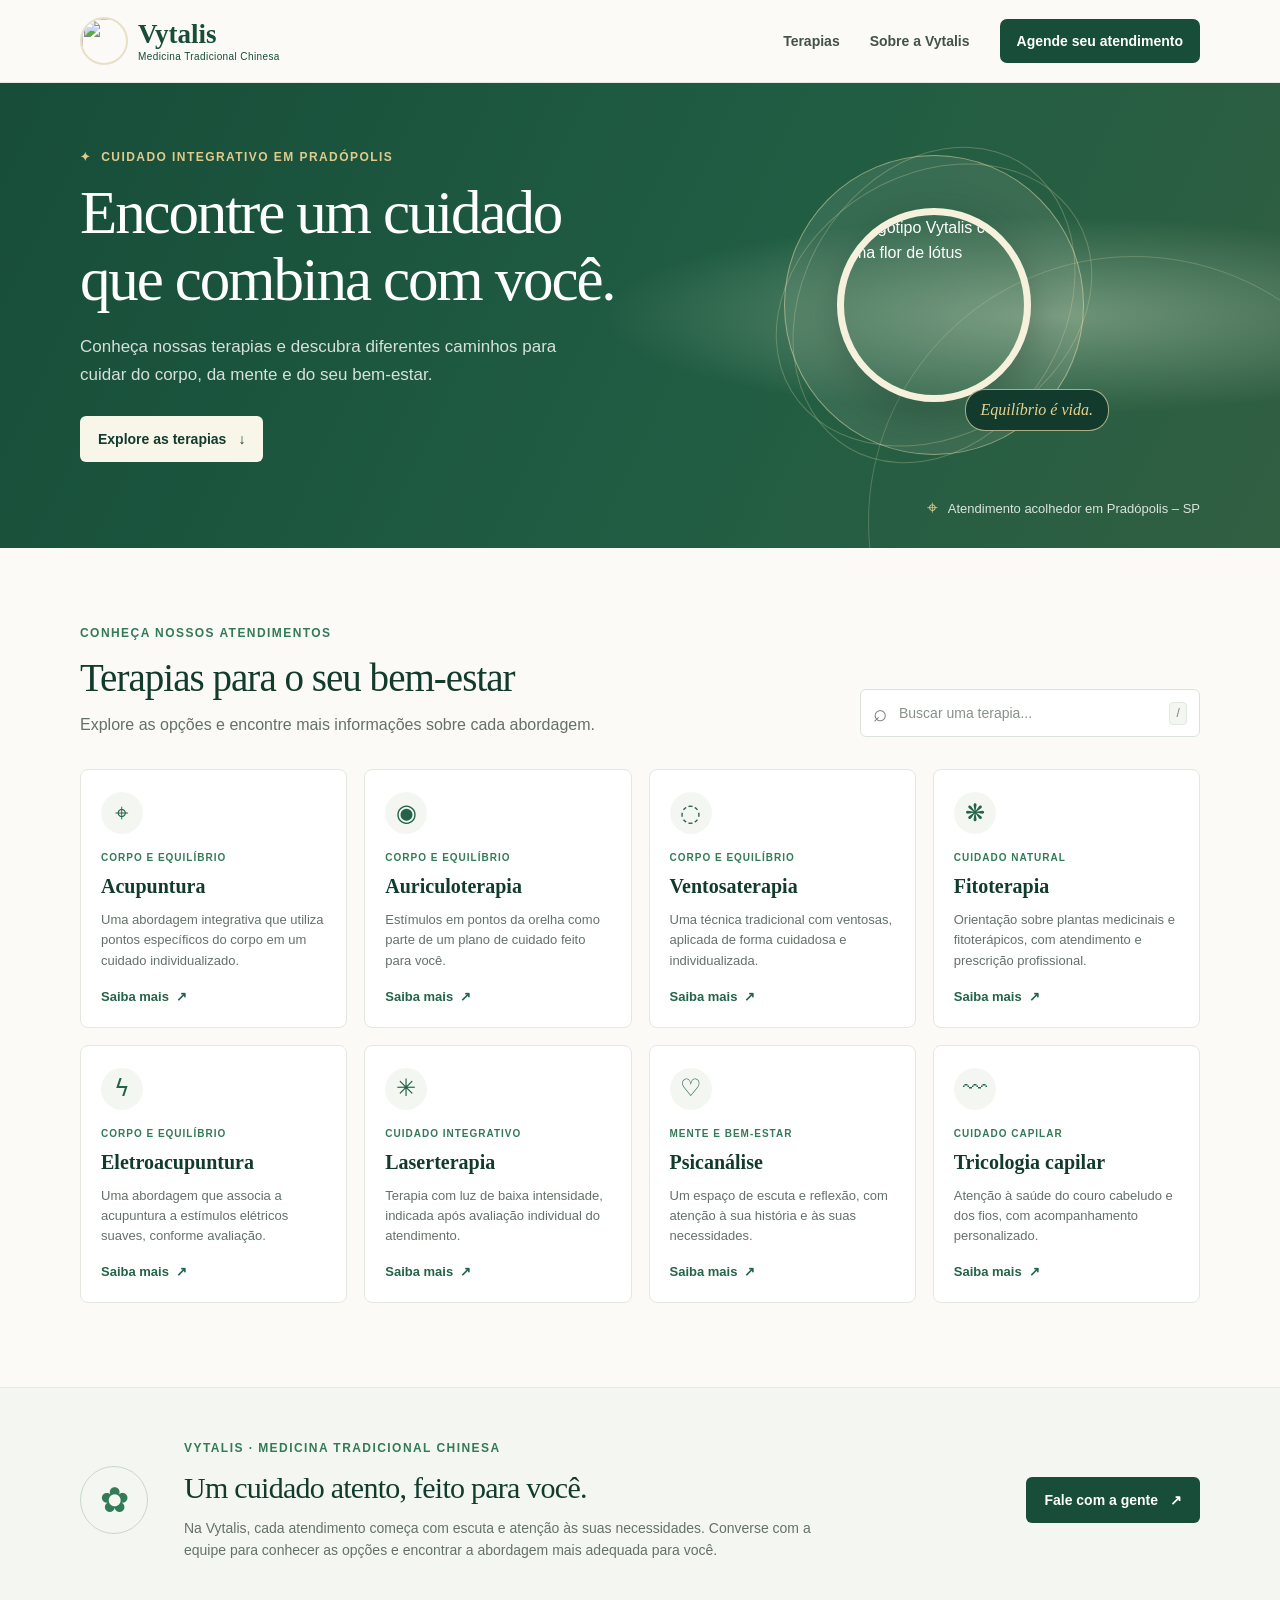
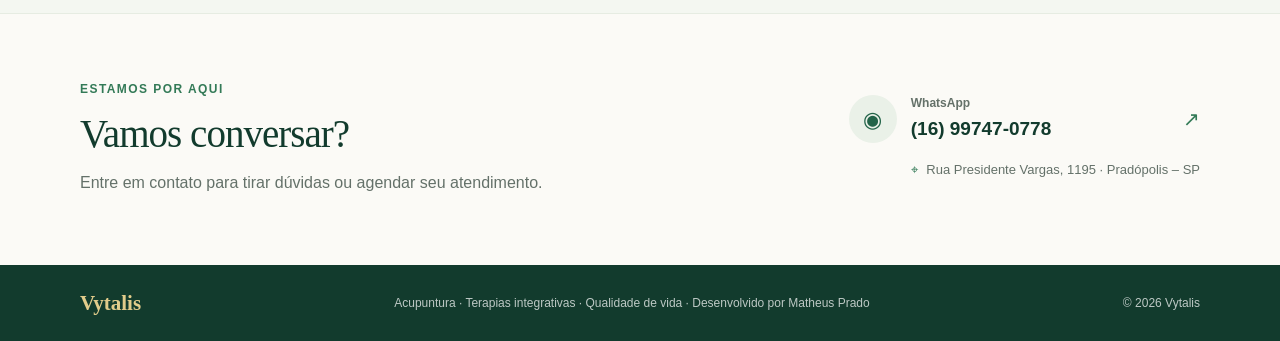
==== index.html @ 059c43aa "Rename vytalis.html to index.html" ====
<!DOCTYPE html>
<html lang="pt-BR">
<head>
    <meta charset="UTF-8">
    <meta name="viewport" content="width=device-width, initial-scale=1.0">
    <meta name="theme-color" content="#174d39">
    <meta name="description" content="Conheça as terapias integrativas da Vytalis em Pradópolis: acupuntura, auriculoterapia, fitoterapia e muito mais.">
    <link rel="icon" type="image/jpeg" href="IMG-20251207-WA0008(1).jpg">
    <link rel="stylesheet" href="vytalis2.css">
    <title>Terapias integrativas | Vytalis</title>
</head>
<body>
    <a class="skip-link" href="#conteudo">Pular para o conteúdo</a>

    <header class="site-header">
        <div class="header-inner">
            <a class="brand" href="#inicio" aria-label="Vytalis — início">
                <img src="IMG-20251207-WA0008(1).jpg" alt="">
                <span class="brand-name">Vytalis<small>Medicina Tradicional Chinesa</small></span>
            </a>
            <nav class="main-nav" aria-label="Navegação principal">
                <a href="#terapias">Terapias</a>
                <a href="#sobre">Sobre a Vytalis</a>
                <a class="nav-contact" href="#contato">Agende seu atendimento</a>
            </nav>
        </div>
    </header>

    <main id="conteudo">
        <section class="hero" id="inicio" aria-labelledby="hero-title">
            <div class="hero-inner">
                <div class="hero-copy">
                    <p class="eyebrow"><span aria-hidden="true">✦</span> Cuidado integrativo em Pradópolis</p>
                    <h1 id="hero-title">Encontre um cuidado que combina com você.</h1>
                    <p class="hero-description">Conheça nossas terapias e descubra diferentes caminhos para cuidar do corpo, da mente e do seu bem-estar.</p>
                    <a class="button button-light" href="#terapias">Explore as terapias <span aria-hidden="true">↓</span></a>
                </div>
                <div class="hero-art" aria-label="Vytalis: equilíbrio e bem-estar">
                    <span class="orbit orbit-one"></span>
                    <span class="orbit orbit-two"></span>
                    <img src="IMG-20251207-WA0008(1).jpg" alt="Logotipo Vytalis com uma flor de lótus">
                    <p>Equilíbrio é vida.</p>
                </div>
                <div class="hero-note"><span aria-hidden="true">⌖</span> Atendimento acolhedor em Pradópolis – SP</div>
            </div>
        </section>

        <section class="catalog section-wrap" id="terapias" aria-labelledby="catalog-title">
            <div class="section-heading">
                <div>
                    <p class="eyebrow">Conheça nossos atendimentos</p>
                    <h2 id="catalog-title">Terapias para o seu bem-estar</h2>
                    <p class="section-intro">Explore as opções e encontre mais informações sobre cada abordagem.</p>
                </div>
                <label class="search-box">
                    <span class="search-icon" aria-hidden="true">⌕</span>
                    <span class="visually-hidden">Buscar terapias</span>
                    <input id="therapy-search" type="search" placeholder="Buscar uma terapia..." autocomplete="off">
                    <kbd>/</kbd>
                </label>
            </div>

            <div class="therapy-grid" id="therapy-grid">
                <article class="therapy-card" data-search="acupuntura pontos corpo mente">
                    <span class="card-icon" aria-hidden="true">⌖</span>
                    <p class="card-category">Corpo e equilíbrio</p>
                    <h3>Acupuntura</h3>
                    <p>Uma abordagem integrativa que utiliza pontos específicos do corpo em um cuidado individualizado.</p>
                    <a href="#contato" aria-label="Saiba mais sobre Acupuntura">Saiba mais <span aria-hidden="true">↗</span></a>
                </article>
                <article class="therapy-card" data-search="auriculoterapia orelha pontos">
                    <span class="card-icon" aria-hidden="true">◉</span>
                    <p class="card-category">Corpo e equilíbrio</p>
                    <h3>Auriculoterapia</h3>
                    <p>Estímulos em pontos da orelha como parte de um plano de cuidado feito para você.</p>
                    <a href="#contato" aria-label="Saiba mais sobre Auriculoterapia">Saiba mais <span aria-hidden="true">↗</span></a>
                </article>
                <article class="therapy-card" data-search="ventosaterapia ventosa">
                    <span class="card-icon" aria-hidden="true">◌</span>
                    <p class="card-category">Corpo e equilíbrio</p>
                    <h3>Ventosaterapia</h3>
                    <p>Uma técnica tradicional com ventosas, aplicada de forma cuidadosa e individualizada.</p>
                    <a href="#contato" aria-label="Saiba mais sobre Ventosaterapia">Saiba mais <span aria-hidden="true">↗</span></a>
                </article>
                <article class="therapy-card" data-search="fitoterapia fitoterápicos plantas naturais">
                    <span class="card-icon" aria-hidden="true">❋</span>
                    <p class="card-category">Cuidado natural</p>
                    <h3>Fitoterapia</h3>
                    <p>Orientação sobre plantas medicinais e fitoterápicos, com atendimento e prescrição profissional.</p>
                    <a href="#contato" aria-label="Saiba mais sobre Fitoterapia">Saiba mais <span aria-hidden="true">↗</span></a>
                </article>
                <article class="therapy-card" data-search="eletroacupuntura eletro acupuntura">
                    <span class="card-icon" aria-hidden="true">ϟ</span>
                    <p class="card-category">Corpo e equilíbrio</p>
                    <h3>Eletroacupuntura</h3>
                    <p>Uma abordagem que associa a acupuntura a estímulos elétricos suaves, conforme avaliação.</p>
                    <a href="#contato" aria-label="Saiba mais sobre Eletroacupuntura">Saiba mais <span aria-hidden="true">↗</span></a>
                </article>
                <article class="therapy-card" data-search="laserterapia laser">
                    <span class="card-icon" aria-hidden="true">✳</span>
                    <p class="card-category">Cuidado integrativo</p>
                    <h3>Laserterapia</h3>
                    <p>Terapia com luz de baixa intensidade, indicada após avaliação individual do atendimento.</p>
                    <a href="#contato" aria-label="Saiba mais sobre Laserterapia">Saiba mais <span aria-hidden="true">↗</span></a>
                </article>
                <article class="therapy-card" data-search="psicanálise psicoterapia escuta emocional">
                    <span class="card-icon" aria-hidden="true">♡</span>
                    <p class="card-category">Mente e bem-estar</p>
                    <h3>Psicanálise</h3>
                    <p>Um espaço de escuta e reflexão, com atenção à sua história e às suas necessidades.</p>
                    <a href="#contato" aria-label="Saiba mais sobre Psicanálise">Saiba mais <span aria-hidden="true">↗</span></a>
                </article>
                <article class="therapy-card" data-search="tricologia capilar cabelo couro cabeludo">
                    <span class="card-icon" aria-hidden="true">〰</span>
                    <p class="card-category">Cuidado capilar</p>
                    <h3>Tricologia capilar</h3>
                    <p>Atenção à saúde do couro cabeludo e dos fios, com acompanhamento personalizado.</p>
                    <a href="#contato" aria-label="Saiba mais sobre Tricologia capilar">Saiba mais <span aria-hidden="true">↗</span></a>
                </article>
            </div>
            <p class="empty-state" id="empty-state" hidden>Nenhuma terapia encontrada. Tente outro termo.</p>
            <p class="search-status visually-hidden" id="search-status" aria-live="polite"></p>
        </section>

        <section class="about" id="sobre">
            <div class="about-inner">
                <div class="about-mark" aria-hidden="true">✿</div>
                <div>
                    <p class="eyebrow">Vytalis · Medicina Tradicional Chinesa</p>
                    <h2>Um cuidado atento, feito para você.</h2>
                    <p>Na Vytalis, cada atendimento começa com escuta e atenção às suas necessidades. Converse com a equipe para conhecer as opções e encontrar a abordagem mais adequada para você.</p>
                </div>
                <a class="button button-green" href="https://wa.me/5516997470778" target="_blank" rel="noopener noreferrer">Fale com a gente <span aria-hidden="true">↗</span></a>
            </div>
        </section>

        <section class="contact section-wrap" id="contato" aria-labelledby="contact-title">
            <div>
                <p class="eyebrow">Estamos por aqui</p>
                <h2 id="contact-title">Vamos conversar?</h2>
                <p>Entre em contato para tirar dúvidas ou agendar seu atendimento.</p>
            </div>
            <div class="contact-details">
                <a class="contact-phone" href="https://wa.me/5516997470778" target="_blank" rel="noopener noreferrer">
                    <span class="contact-icon" aria-hidden="true">◉</span>
                    <span><small>WhatsApp</small>(16) 99747-0778</span>
                    <span class="contact-arrow" aria-hidden="true">↗</span>
                </a>
                <p><span aria-hidden="true">⌖</span> Rua Presidente Vargas, 1195 · Pradópolis – SP</p>
            </div>
        </section>
    </main>

    <footer class="site-footer">
        <a class="footer-brand" href="#inicio">Vytalis</a>
        <p>Acupuntura · Terapias integrativas · Qualidade de vida · Desenvolvido por Matheus Prado</p>
        <p>© <span id="current-year"></span> Vytalis</p>
    </footer>

    <script>
        const searchInput = document.querySelector("#therapy-search");
        const therapyCards = [...document.querySelectorAll(".therapy-card")];
        const emptyState = document.querySelector("#empty-state");
        const searchStatus = document.querySelector("#search-status");

        function normalizeText(value) {
            return value.normalize("NFD").replace(/[\u0300-\u036f]/g, "").toLowerCase();
        }

        searchInput.addEventListener("input", () => {
            const query = normalizeText(searchInput.value.trim());
            let visibleCount = 0;

            therapyCards.forEach((card) => {
                const matches = normalizeText(card.textContent + " " + card.dataset.search).includes(query);
                card.hidden = !matches;
                visibleCount += matches ? 1 : 0;
            });

            emptyState.hidden = visibleCount > 0;
            searchStatus.textContent = query ? `${visibleCount} ${visibleCount === 1 ? "terapia encontrada" : "terapias encontradas"}.` : "";
        });

        document.addEventListener("keydown", (event) => {
            if (event.key === "/" && !["INPUT", "TEXTAREA"].includes(document.activeElement.tagName)) {
                event.preventDefault();
                searchInput.focus();
            }
        });

        document.querySelector("#current-year").textContent = new Date().getFullYear();
    </script>
</body>
</html>
---- vytalis2.css ----
:root {
    color-scheme: light;
    --green-950: #123b2d;
    --green-900: #174d39;
    --green-800: #236449;
    --green-700: #337a57;
    --green-100: #eaf1e8;
    --green-50: #f4f7f1;
    --cream: #fbfaf6;
    --ink: #26332c;
    --muted: #647169;
    --line: #e3e9e1;
    --gold: #d7b76b;
}

* {
    box-sizing: border-box;
}

html {
    scroll-behavior: smooth;
    scroll-padding-top: 88px;
}

body {
    margin: 0;
    background: var(--cream);
    color: var(--ink);
    font-family: "Segoe UI", Arial, sans-serif;
    font-size: 16px;
    line-height: 1.6;
}

a {
    color: inherit;
}

a:focus-visible,
input:focus-visible {
    outline: 3px solid #d5b452;
    outline-offset: 3px;
}

.skip-link {
    position: absolute;
    z-index: 10;
    top: 8px;
    left: 8px;
    padding: 9px 14px;
    transform: translateY(-150%);
    border-radius: 5px;
    background: white;
    color: var(--green-950);
}

.skip-link:focus {
    transform: translateY(0);
}

.site-header {
    position: sticky;
    z-index: 5;
    top: 0;
    background: rgba(251, 250, 246, 0.96);
    border-bottom: 1px solid var(--line);
    backdrop-filter: blur(12px);
}

.header-inner,
.section-wrap,
.hero-inner,
.about-inner {
    width: min(1120px, calc(100% - 48px));
    margin: 0 auto;
}

.header-inner {
    display: flex;
    min-height: 82px;
    align-items: center;
    justify-content: space-between;
    gap: 24px;
}

.brand {
    display: inline-flex;
    align-items: center;
    gap: 10px;
    color: var(--green-900);
    text-decoration: none;
}

.brand img {
    width: 48px;
    height: 48px;
    border: 2px solid #e8dfc7;
    border-radius: 50%;
    object-fit: cover;
}

.brand-name,
.footer-brand {
    font-family: Georgia, "Times New Roman", serif;
    font-size: 27px;
    font-weight: 700;
    line-height: 1.05;
}

.brand-name small {
    display: block;
    margin-top: 4px;
    font-family: "Segoe UI", Arial, sans-serif;
    font-size: 10px;
    font-weight: 500;
    letter-spacing: 0.04em;
}

.main-nav {
    display: flex;
    align-items: center;
    gap: 30px;
}

.main-nav a {
    color: #435248;
    font-size: 14px;
    font-weight: 600;
    text-decoration: none;
}

.main-nav a:hover {
    color: var(--green-700);
}

.main-nav .nav-contact {
    padding: 11px 17px;
    border-radius: 7px;
    background: var(--green-900);
    color: white;
}

.main-nav .nav-contact:hover,
.button-green:hover {
    background: var(--green-800);
}

.hero {
    position: relative;
    overflow: hidden;
    background:
        radial-gradient(ellipse at 82% 50%, rgba(198, 215, 187, 0.45), transparent 30%),
        linear-gradient(115deg, #174d39 0%, #205d43 56%, #315f42 100%);
    color: #fff;
}

.hero::after {
    position: absolute;
    right: -120px;
    bottom: -240px;
    width: 530px;
    height: 530px;
    border: 1px solid rgba(236, 222, 172, 0.23);
    border-radius: 50%;
    content: "";
}

.hero-inner {
    position: relative;
    display: grid;
    min-height: 430px;
    grid-template-columns: 1.05fr 0.95fr;
    align-items: center;
    padding: 65px 0 86px;
}

.hero-copy {
    position: relative;
    z-index: 1;
    max-width: 560px;
}

.eyebrow {
    margin: 0 0 12px;
    color: var(--green-700);
    font-size: 12px;
    font-weight: 700;
    letter-spacing: 0.12em;
    text-transform: uppercase;
}

.hero .eyebrow {
    color: #e0cb8b;
}

.hero .eyebrow span {
    margin-right: 5px;
}

.hero h1 {
    max-width: 590px;
    margin: 0;
    font-family: Georgia, "Times New Roman", serif;
    font-size: clamp(40px, 5vw, 61px);
    font-weight: 500;
    letter-spacing: -0.035em;
    line-height: 1.1;
}

.hero-description {
    max-width: 480px;
    margin: 20px 0 28px;
    color: rgba(255, 255, 255, 0.82);
    font-size: 17px;
}

.button {
    display: inline-flex;
    min-height: 46px;
    align-items: center;
    justify-content: center;
    gap: 12px;
    padding: 11px 18px;
    border-radius: 6px;
    font-size: 14px;
    font-weight: 700;
    text-decoration: none;
    transition: background-color 160ms ease, transform 160ms ease;
}

.button:hover {
    transform: translateY(-1px);
}

.button-light {
    background: #f8f5e9;
    color: var(--green-950);
}

.button-light:hover {
    background: #fff;
}

.hero-art {
    position: relative;
    display: flex;
    width: 300px;
    height: 300px;
    align-items: center;
    justify-self: center;
    justify-content: center;
    border: 1px solid rgba(236, 222, 172, 0.5);
    border-radius: 50%;
    background: rgba(246, 244, 224, 0.1);
}

.hero-art img {
    position: relative;
    z-index: 1;
    width: 194px;
    height: 194px;
    border: 7px solid #f6f1dc;
    border-radius: 50%;
    object-fit: cover;
    box-shadow: 0 12px 40px rgba(9, 36, 24, 0.3);
}

.hero-art p {
    position: absolute;
    z-index: 2;
    right: -26px;
    bottom: 23px;
    margin: 0;
    padding: 7px 15px;
    border: 1px solid rgba(236, 222, 172, 0.7);
    border-radius: 20px;
    background: var(--green-950);
    color: #e7d28f;
    font-family: Georgia, "Times New Roman", serif;
    font-size: 16px;
    font-style: italic;
}

.orbit {
    position: absolute;
    border: 1px solid rgba(236, 222, 172, 0.27);
    border-radius: 50%;
}

.orbit-one {
    inset: 18px -18px;
    transform: rotate(-31deg);
}

.orbit-two {
    inset: -18px 18px;
    transform: rotate(31deg);
}

.hero-note {
    position: absolute;
    right: 0;
    bottom: 24px;
    color: rgba(255, 255, 255, 0.83);
    font-size: 13px;
}

.hero-note span {
    margin-right: 7px;
    color: #e0cb8b;
    font-size: 19px;
    vertical-align: -1px;
}

.catalog {
    padding-top: 76px;
    padding-bottom: 84px;
}

.section-heading {
    display: flex;
    align-items: end;
    justify-content: space-between;
    gap: 28px;
    margin-bottom: 32px;
}

.section-heading h2,
.about h2,
.contact h2 {
    margin: 0;
    color: var(--green-950);
    font-family: Georgia, "Times New Roman", serif;
    font-size: clamp(29px, 3.5vw, 39px);
    font-weight: 500;
    letter-spacing: -0.025em;
    line-height: 1.2;
}

.section-intro {
    margin: 10px 0 0;
    color: var(--muted);
}

.search-box {
    display: flex;
    width: min(340px, 100%);
    height: 48px;
    align-items: center;
    gap: 10px;
    padding: 0 12px;
    border: 1px solid #dbe3d9;
    border-radius: 6px;
    background: #fff;
    color: #758078;
}

.search-box:focus-within {
    border-color: var(--green-700);
    box-shadow: 0 0 0 3px rgba(51, 122, 87, 0.12);
}

.search-icon {
    font-size: 24px;
    line-height: 1;
}

.search-box input {
    width: 100%;
    min-width: 0;
    border: 0;
    outline: 0;
    background: transparent;
    color: var(--ink);
    font: inherit;
    font-size: 14px;
}

.search-box input::placeholder {
    color: #879189;
}

.search-box kbd {
    display: inline-flex;
    width: 21px;
    height: 23px;
    align-items: center;
    justify-content: center;
    border: 1px solid var(--line);
    border-radius: 4px;
    background: var(--green-50);
    font-family: inherit;
    font-size: 12px;
}

.therapy-grid {
    display: grid;
    grid-template-columns: repeat(4, minmax(0, 1fr));
    gap: 17px;
}

.therapy-card {
    display: flex;
    min-height: 245px;
    flex-direction: column;
    align-items: flex-start;
    padding: 22px 20px 19px;
    border: 1px solid var(--line);
    border-radius: 8px;
    background: #fff;
    transition: border-color 160ms ease, box-shadow 160ms ease, transform 160ms ease;
}

.therapy-card[hidden],
.empty-state[hidden] {
    display: none;
}

.therapy-card:hover {
    transform: translateY(-3px);
    border-color: #c7d7c7;
    box-shadow: 0 12px 28px rgba(26, 58, 38, 0.08);
}

.card-icon {
    display: grid;
    width: 42px;
    height: 42px;
    place-items: center;
    border-radius: 50%;
    background: var(--green-50);
    color: var(--green-800);
    font-size: 24px;
}

.card-category {
    margin: 16px 0 4px;
    color: var(--green-700);
    font-size: 10px;
    font-weight: 700;
    letter-spacing: 0.1em;
    text-transform: uppercase;
}

.therapy-card h3 {
    margin: 0;
    color: var(--green-950);
    font-family: Georgia, "Times New Roman", serif;
    font-size: 20px;
    font-weight: 600;
}

.therapy-card > p:not(.card-category) {
    margin: 8px 0 16px;
    color: var(--muted);
    font-size: 13px;
    line-height: 1.55;
}

.therapy-card > a {
    display: inline-flex;
    align-items: center;
    gap: 7px;
    margin-top: auto;
    color: var(--green-800);
    font-size: 13px;
    font-weight: 700;
    text-decoration: none;
}

.therapy-card > a:hover {
    color: var(--green-950);
}

.empty-state {
    padding: 28px;
    border: 1px dashed #cbd9cc;
    border-radius: 8px;
    color: var(--muted);
    text-align: center;
}

.visually-hidden {
    position: absolute;
    width: 1px;
    height: 1px;
    overflow: hidden;
    clip: rect(0, 0, 0, 0);
    white-space: nowrap;
    clip-path: inset(50%);
}

.about {
    background: var(--green-50);
    border-top: 1px solid #e6ece2;
    border-bottom: 1px solid #e6ece2;
}

.about-inner {
    display: grid;
    min-height: 225px;
    grid-template-columns: 76px 1fr auto;
    align-items: center;
    gap: 28px;
    padding-top: 38px;
    padding-bottom: 38px;
}

.about-mark {
    display: grid;
    width: 68px;
    height: 68px;
    place-items: center;
    border: 1px solid #c8d8c8;
    border-radius: 50%;
    color: var(--green-700);
    font-size: 35px;
}

.about h2 {
    font-size: 30px;
}

.about-inner > div:nth-child(2) > p:last-child {
    max-width: 650px;
    margin: 11px 0 0;
    color: var(--muted);
    font-size: 14px;
}

.button-green {
    background: var(--green-900);
    color: white;
    white-space: nowrap;
}

.contact {
    display: grid;
    grid-template-columns: 1fr 1fr;
    align-items: center;
    gap: 50px;
    padding-top: 66px;
    padding-bottom: 70px;
}

.contact > div:first-child > p:last-child {
    margin: 12px 0 0;
    color: var(--muted);
}

.contact-details {
    justify-self: end;
}

.contact-phone {
    display: flex;
    min-width: 310px;
    align-items: center;
    gap: 14px;
    color: var(--green-950);
    text-decoration: none;
}

.contact-icon {
    display: grid;
    width: 48px;
    height: 48px;
    place-items: center;
    border-radius: 50%;
    background: var(--green-100);
    color: var(--green-800);
    font-size: 22px;
}

.contact-phone small {
    display: block;
    color: var(--muted);
    font-size: 12px;
}

.contact-phone > span:nth-child(2) {
    font-size: 19px;
    font-weight: 700;
}

.contact-arrow {
    margin-left: auto;
    color: var(--green-700);
    font-size: 20px;
}

.contact-details > p {
    margin: 16px 0 0 62px;
    color: var(--muted);
    font-size: 13px;
}

.contact-details > p span {
    margin-right: 5px;
    color: var(--green-700);
}

.site-footer {
    display: flex;
    min-height: 76px;
    align-items: center;
    justify-content: space-between;
    gap: 18px;
    padding: 16px max(24px, calc((100% - 1120px) / 2));
    background: var(--green-950);
    color: rgba(255, 255, 255, 0.72);
    font-size: 12px;
}

.site-footer p {
    margin: 0;
}

.footer-brand {
    color: #e1cc8b;
    font-size: 21px;
    text-decoration: none;
}

@media (max-width: 900px) {
    .therapy-grid {
        grid-template-columns: repeat(2, minmax(0, 1fr));
    }

    .hero-inner {
        grid-template-columns: 1fr 0.8fr;
    }

    .hero-art {
        width: 250px;
        height: 250px;
    }

    .hero-art img {
        width: 160px;
        height: 160px;
    }

    .about-inner {
        grid-template-columns: 60px 1fr;
    }

    .about-mark {
        width: 58px;
        height: 58px;
    }

    .about-inner .button {
        grid-column: 2;
        justify-self: start;
    }
}

@media (max-width: 640px) {
    html {
        scroll-padding-top: 72px;
    }

    .header-inner,
    .section-wrap,
    .hero-inner,
    .about-inner {
        width: min(100% - 36px, 480px);
    }

    .header-inner {
        min-height: 70px;
        flex-wrap: wrap;
        gap: 8px;
        padding: 9px 0;
    }

    .brand img {
        width: 40px;
        height: 40px;
    }

    .brand-name {
        font-size: 23px;
    }

    .main-nav {
        width: 100%;
        justify-content: space-between;
        gap: 10px;
    }

    .main-nav a {
        font-size: 12px;
    }

    .main-nav .nav-contact {
        padding: 8px 10px;
    }

    .hero-inner {
        min-height: auto;
        grid-template-columns: 1fr;
        gap: 28px;
        padding-top: 54px;
        padding-bottom: 78px;
    }

    .hero h1 {
        max-width: 440px;
        font-size: 43px;
    }

    .hero-description {
        font-size: 15px;
    }

    .hero-art {
        width: 210px;
        height: 210px;
        justify-self: center;
    }

    .hero-art img {
        width: 138px;
        height: 138px;
        border-width: 5px;
    }

    .hero-art p {
        right: -22px;
        bottom: 12px;
        font-size: 13px;
    }

    .hero-note {
        right: auto;
        bottom: 24px;
        left: 0;
        font-size: 12px;
    }

    .catalog {
        padding-top: 54px;
        padding-bottom: 58px;
    }

    .section-heading {
        align-items: stretch;
        flex-direction: column;
        gap: 20px;
        margin-bottom: 24px;
    }

    .section-intro {
        font-size: 14px;
    }

    .search-box {
        width: 100%;
    }

    .therapy-grid {
        gap: 11px;
    }

    .therapy-card {
        min-height: 250px;
        padding: 16px 14px;
    }

    .therapy-card h3 {
        font-size: 17px;
    }

    .therapy-card > p:not(.card-category) {
        font-size: 12px;
    }

    .about-inner {
        grid-template-columns: 1fr;
        gap: 17px;
        padding-top: 34px;
        padding-bottom: 34px;
    }

    .about-mark {
        width: 50px;
        height: 50px;
        font-size: 28px;
    }

    .about h2 {
        font-size: 27px;
    }

    .about-inner .button {
        grid-column: 1;
    }

    .contact {
        grid-template-columns: 1fr;
        gap: 28px;
        padding-top: 50px;
        padding-bottom: 52px;
    }

    .contact-details {
        width: 100%;
        justify-self: start;
    }

    .contact-phone {
        min-width: 0;
    }

    .contact-phone > span:nth-child(2) {
        font-size: 17px;
    }

    .contact-details > p {
        margin-left: 0;
    }

    .site-footer {
        align-items: flex-start;
        flex-direction: column;
        gap: 7px;
        padding: 22px 18px;
    }
}

@media (max-width: 380px) {
    .therapy-grid {
        grid-template-columns: 1fr;
    }

    .therapy-card {
        min-height: 215px;
    }
}

@media (prefers-reduced-motion: reduce) {
    *,
    *::before,
    *::after {
        scroll-behavior: auto !important;
        transition-duration: 0.01ms !important;
    }
}
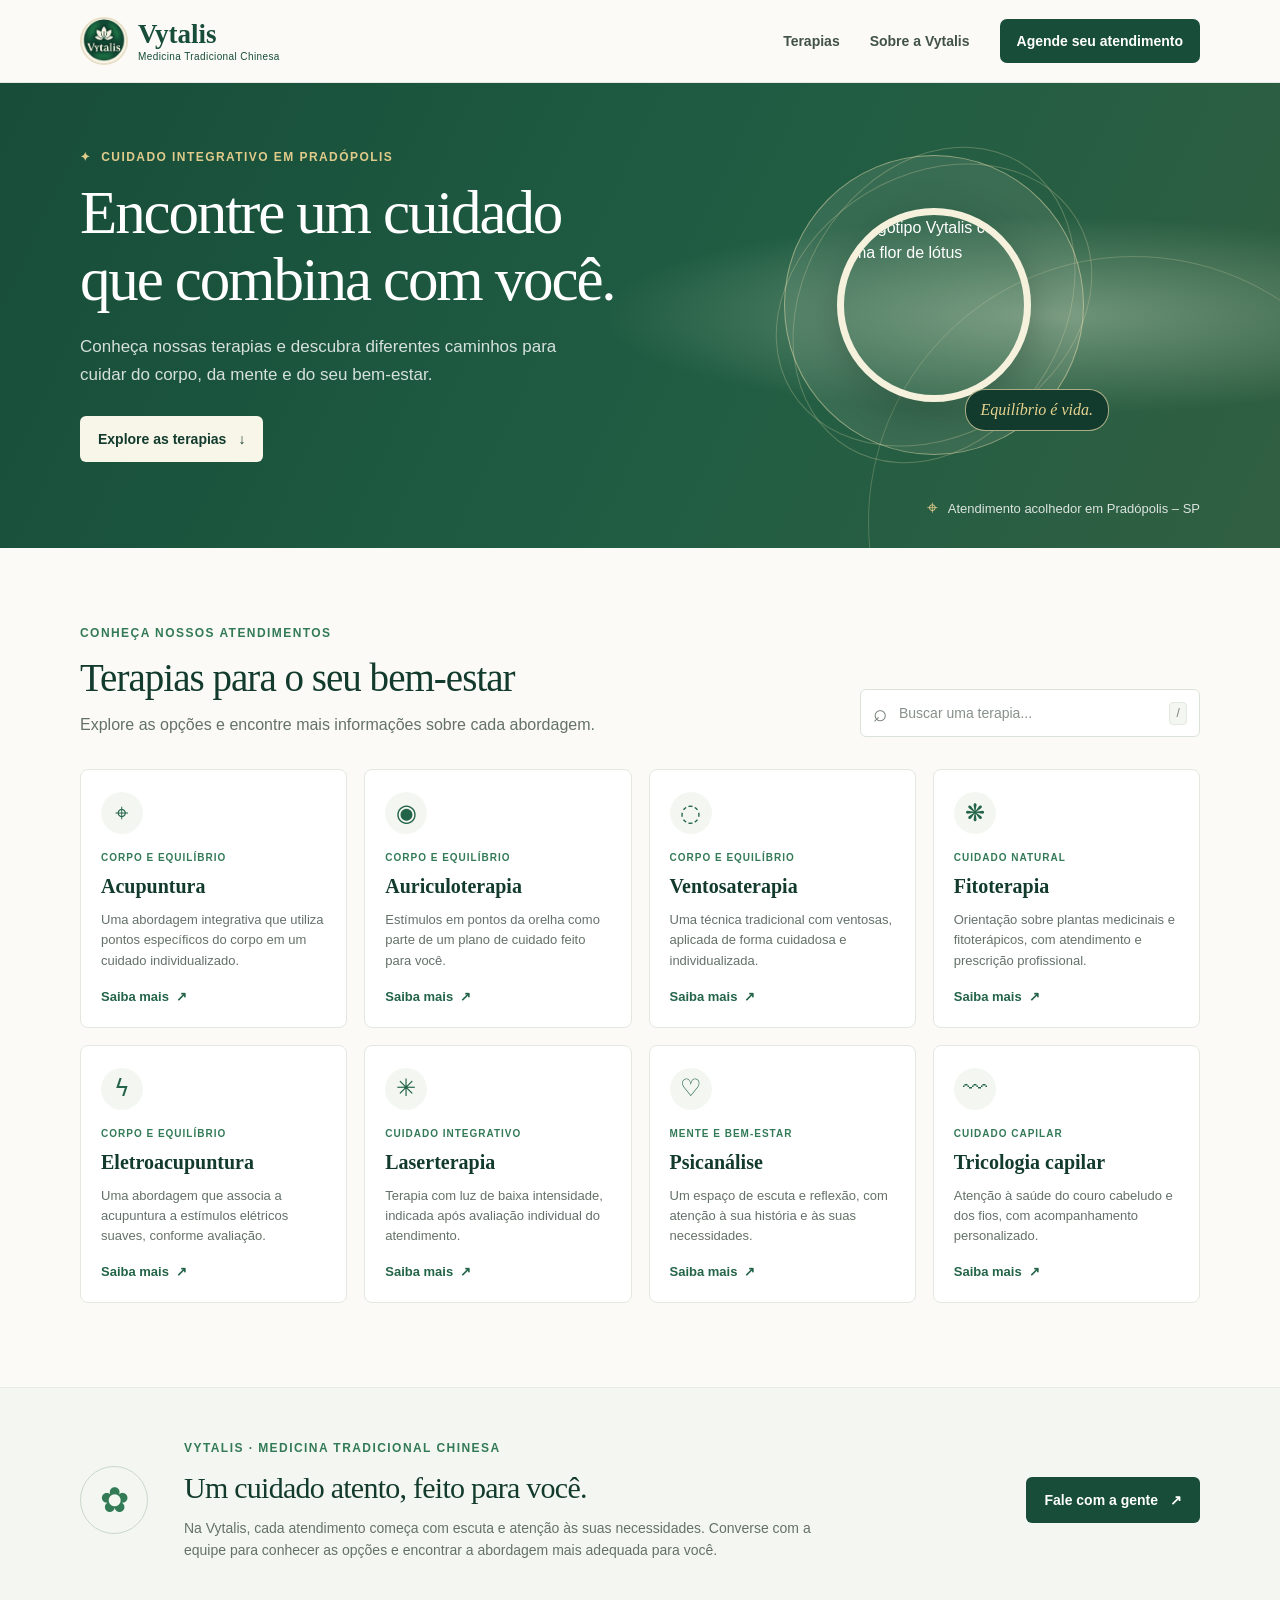
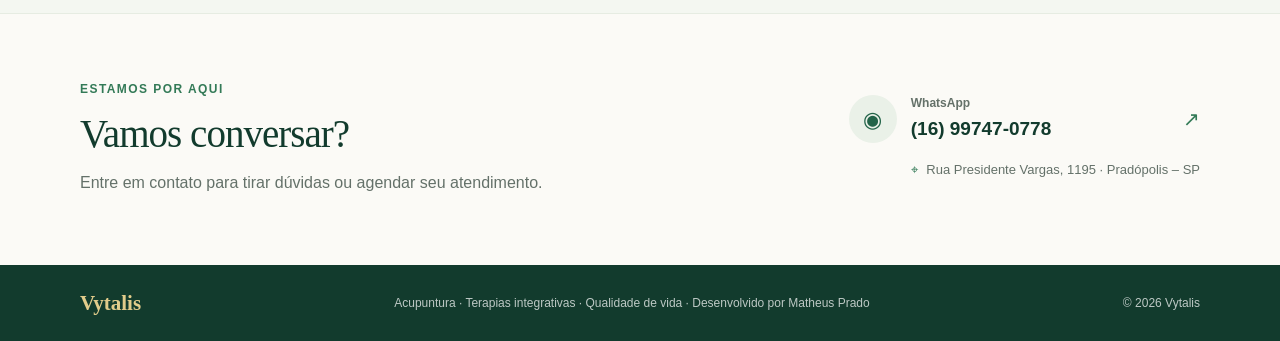
==== commit fd410230: "Update index.html editado endereço da image," ====
--- a/index.html
+++ b/index.html
@@ -5,7 +5,7 @@
     <meta name="viewport" content="width=device-width, initial-scale=1.0">
     <meta name="theme-color" content="#174d39">
     <meta name="description" content="Conheça as terapias integrativas da Vytalis em Pradópolis: acupuntura, auriculoterapia, fitoterapia e muito mais.">
-    <link rel="icon" type="image/jpeg" href="IMG-20251207-WA0008(1).jpg">
+    <link rel="icon" type="image/jpeg" href="fotos/IMG-20251207-WA0008(1).jpg">
     <link rel="stylesheet" href="vytalis2.css">
     <title>Terapias integrativas | Vytalis</title>
 </head>
@@ -15,7 +15,7 @@
     <header class="site-header">
         <div class="header-inner">
             <a class="brand" href="#inicio" aria-label="Vytalis — início">
-                <img src="IMG-20251207-WA0008(1).jpg" alt="">
+                <img src="fotos/IMG-20251207-WA0008(1).jpg" alt="">
                 <span class="brand-name">Vytalis<small>Medicina Tradicional Chinesa</small></span>
             </a>
             <nav class="main-nav" aria-label="Navegação principal">
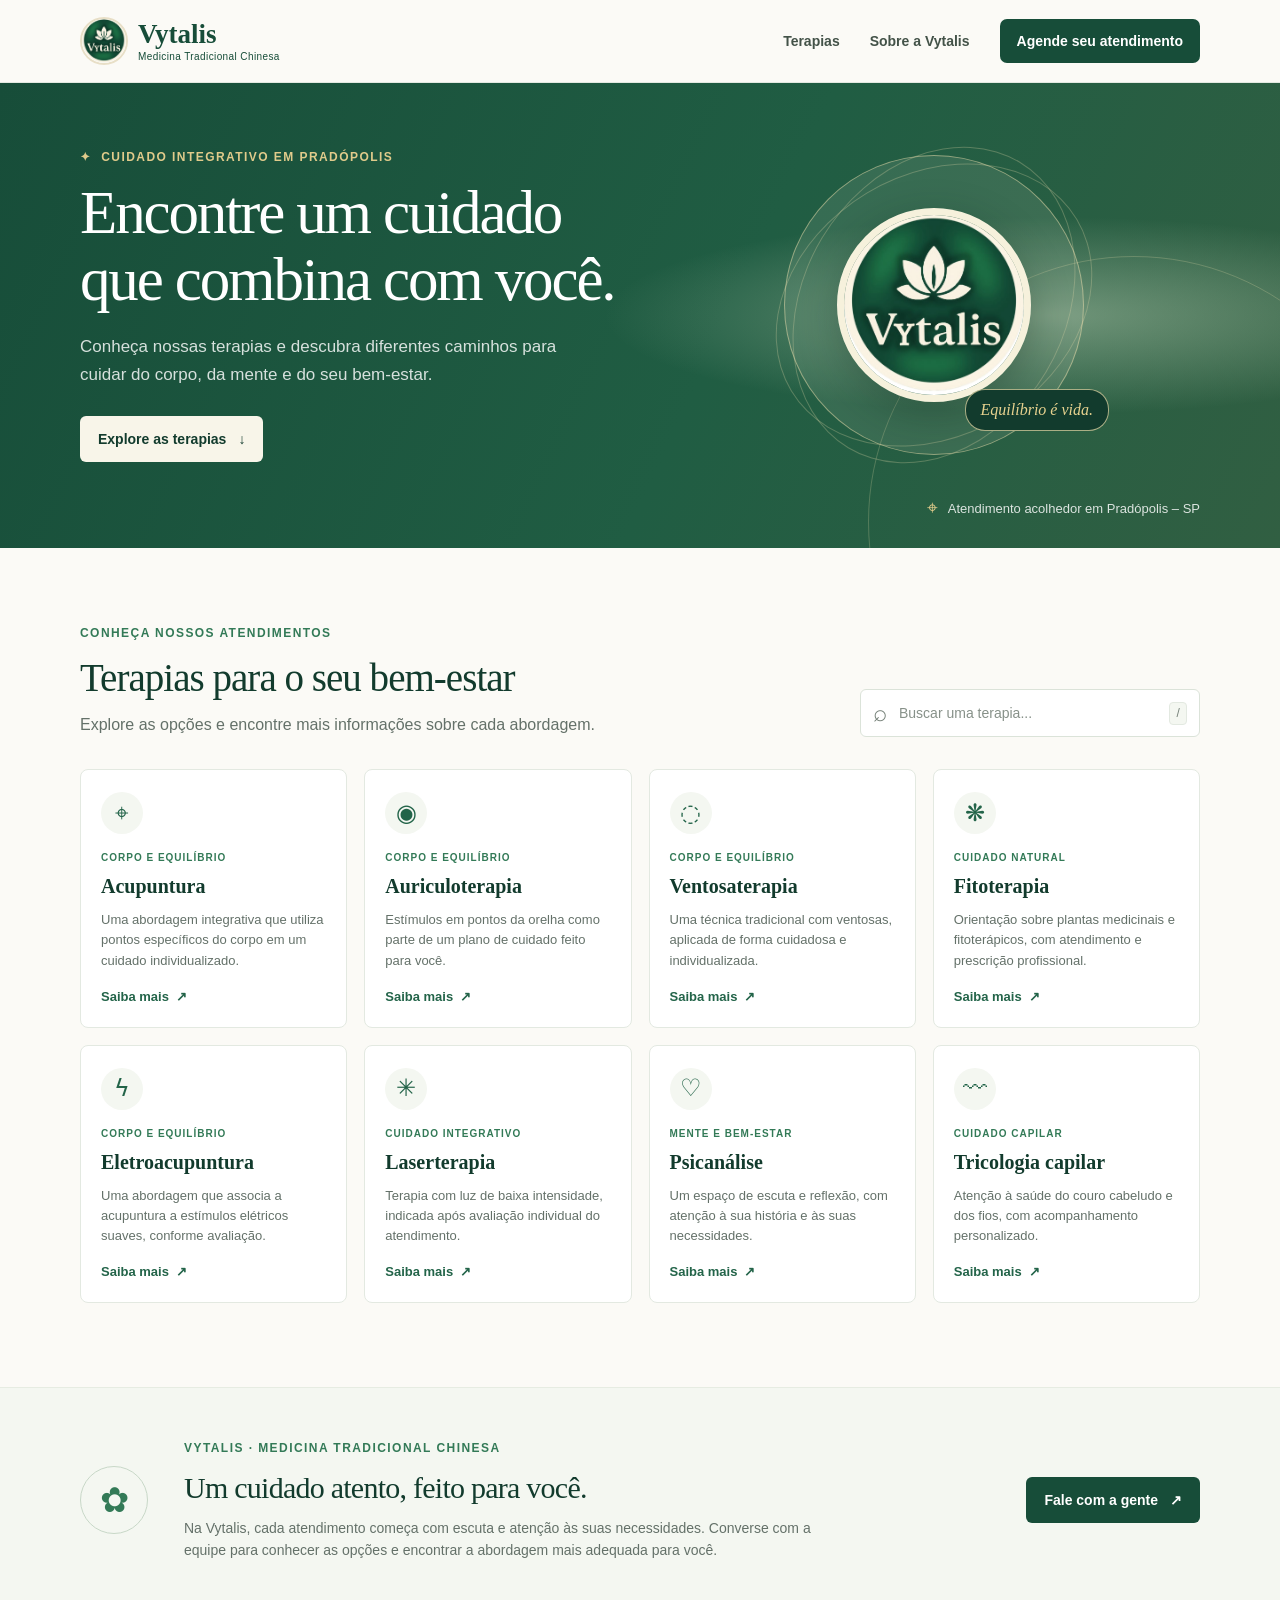
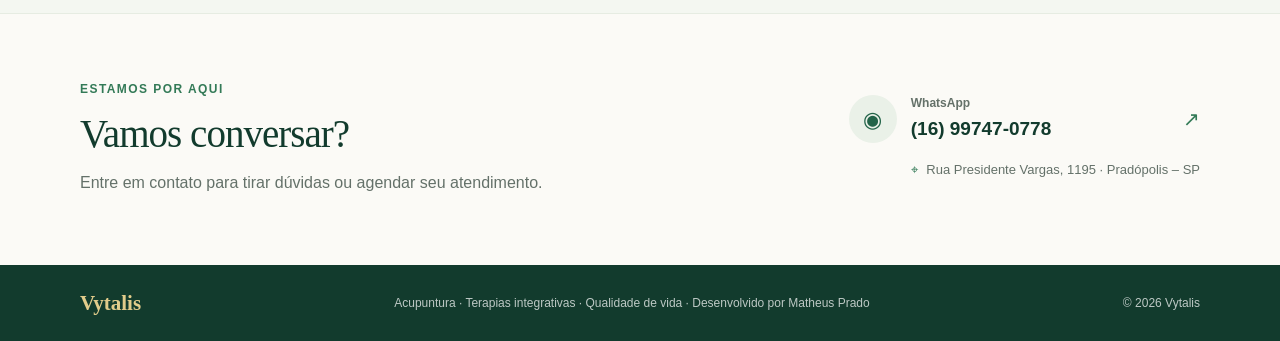
==== commit c2440f55: "Update index.html alterada foto" ====
--- a/index.html
+++ b/index.html
@@ -38,7 +38,7 @@
                 <div class="hero-art" aria-label="Vytalis: equilíbrio e bem-estar">
                     <span class="orbit orbit-one"></span>
                     <span class="orbit orbit-two"></span>
-                    <img src="IMG-20251207-WA0008(1).jpg" alt="Logotipo Vytalis com uma flor de lótus">
+                    <img src="fotos/IMG-20251207-WA0008(1).jpg" alt="Logotipo Vytalis com uma flor de lótus">
                     <p>Equilíbrio é vida.</p>
                 </div>
                 <div class="hero-note"><span aria-hidden="true">⌖</span> Atendimento acolhedor em Pradópolis – SP</div>
